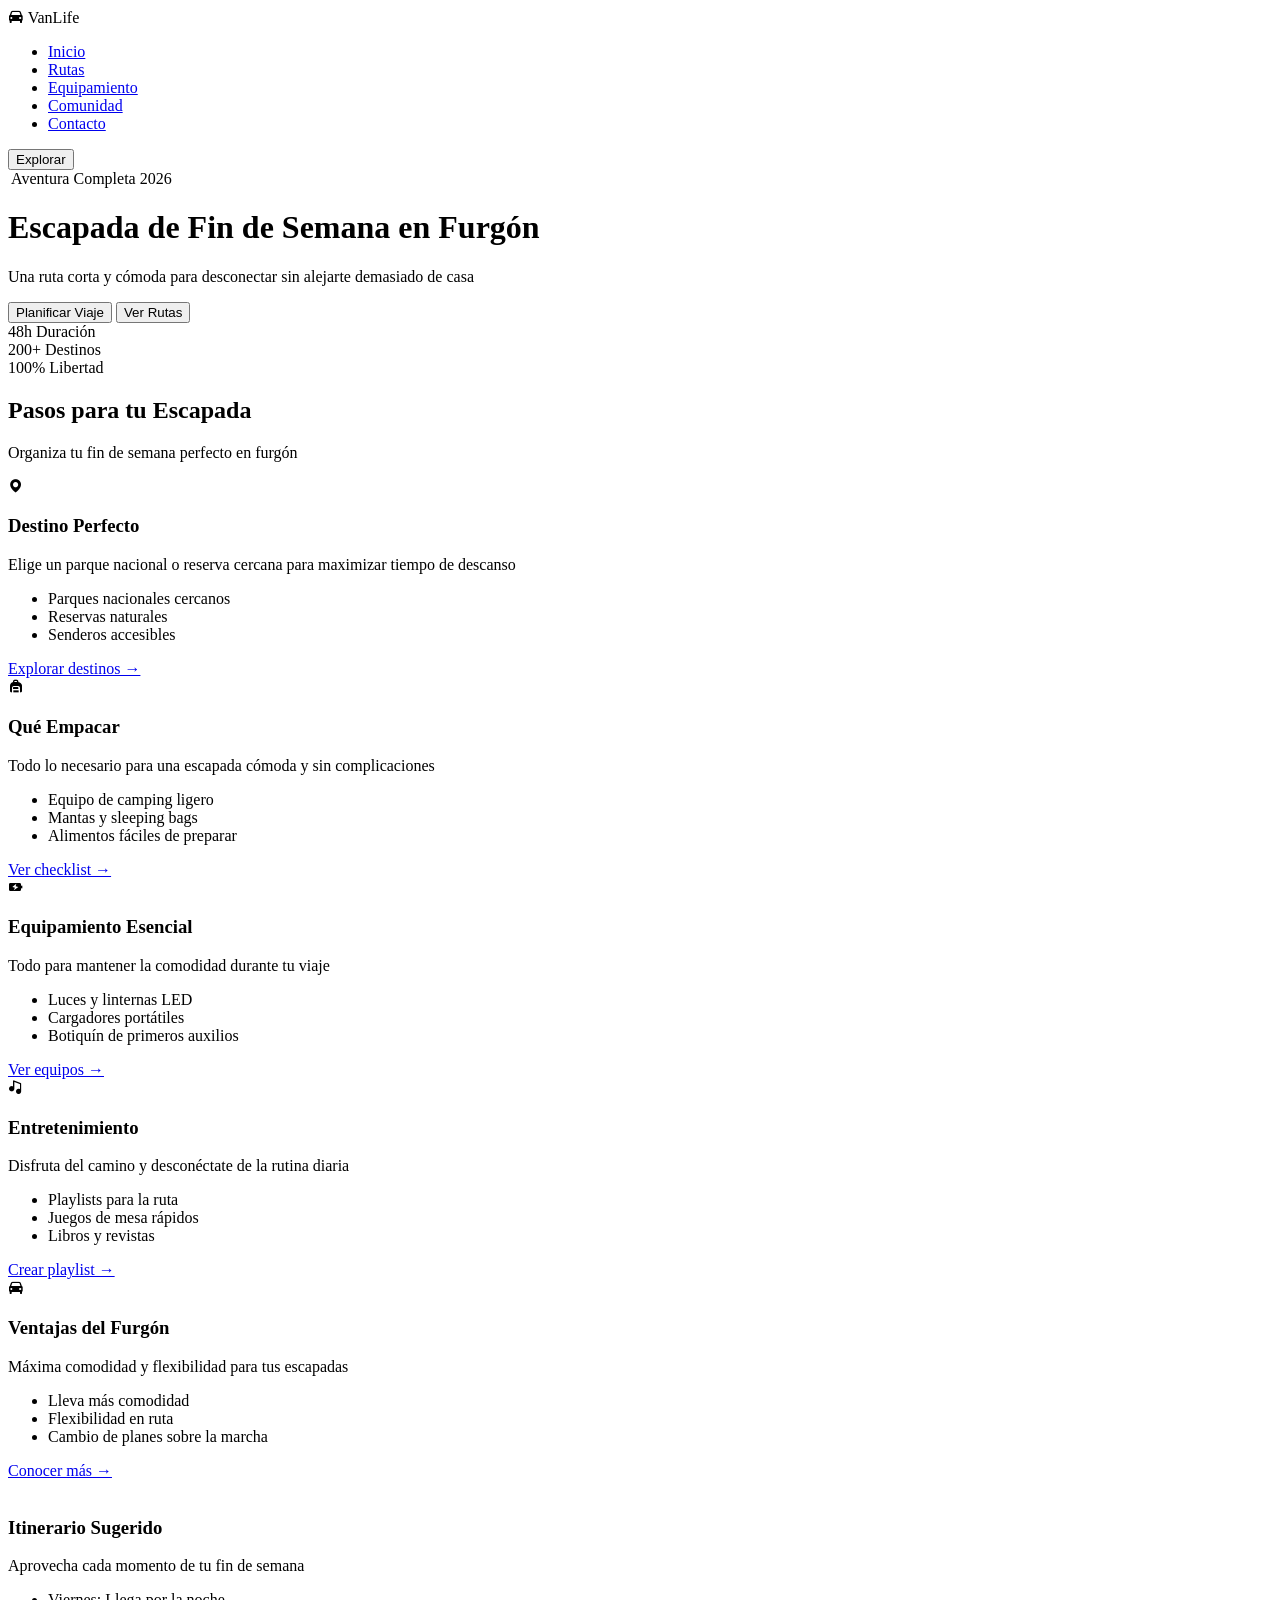
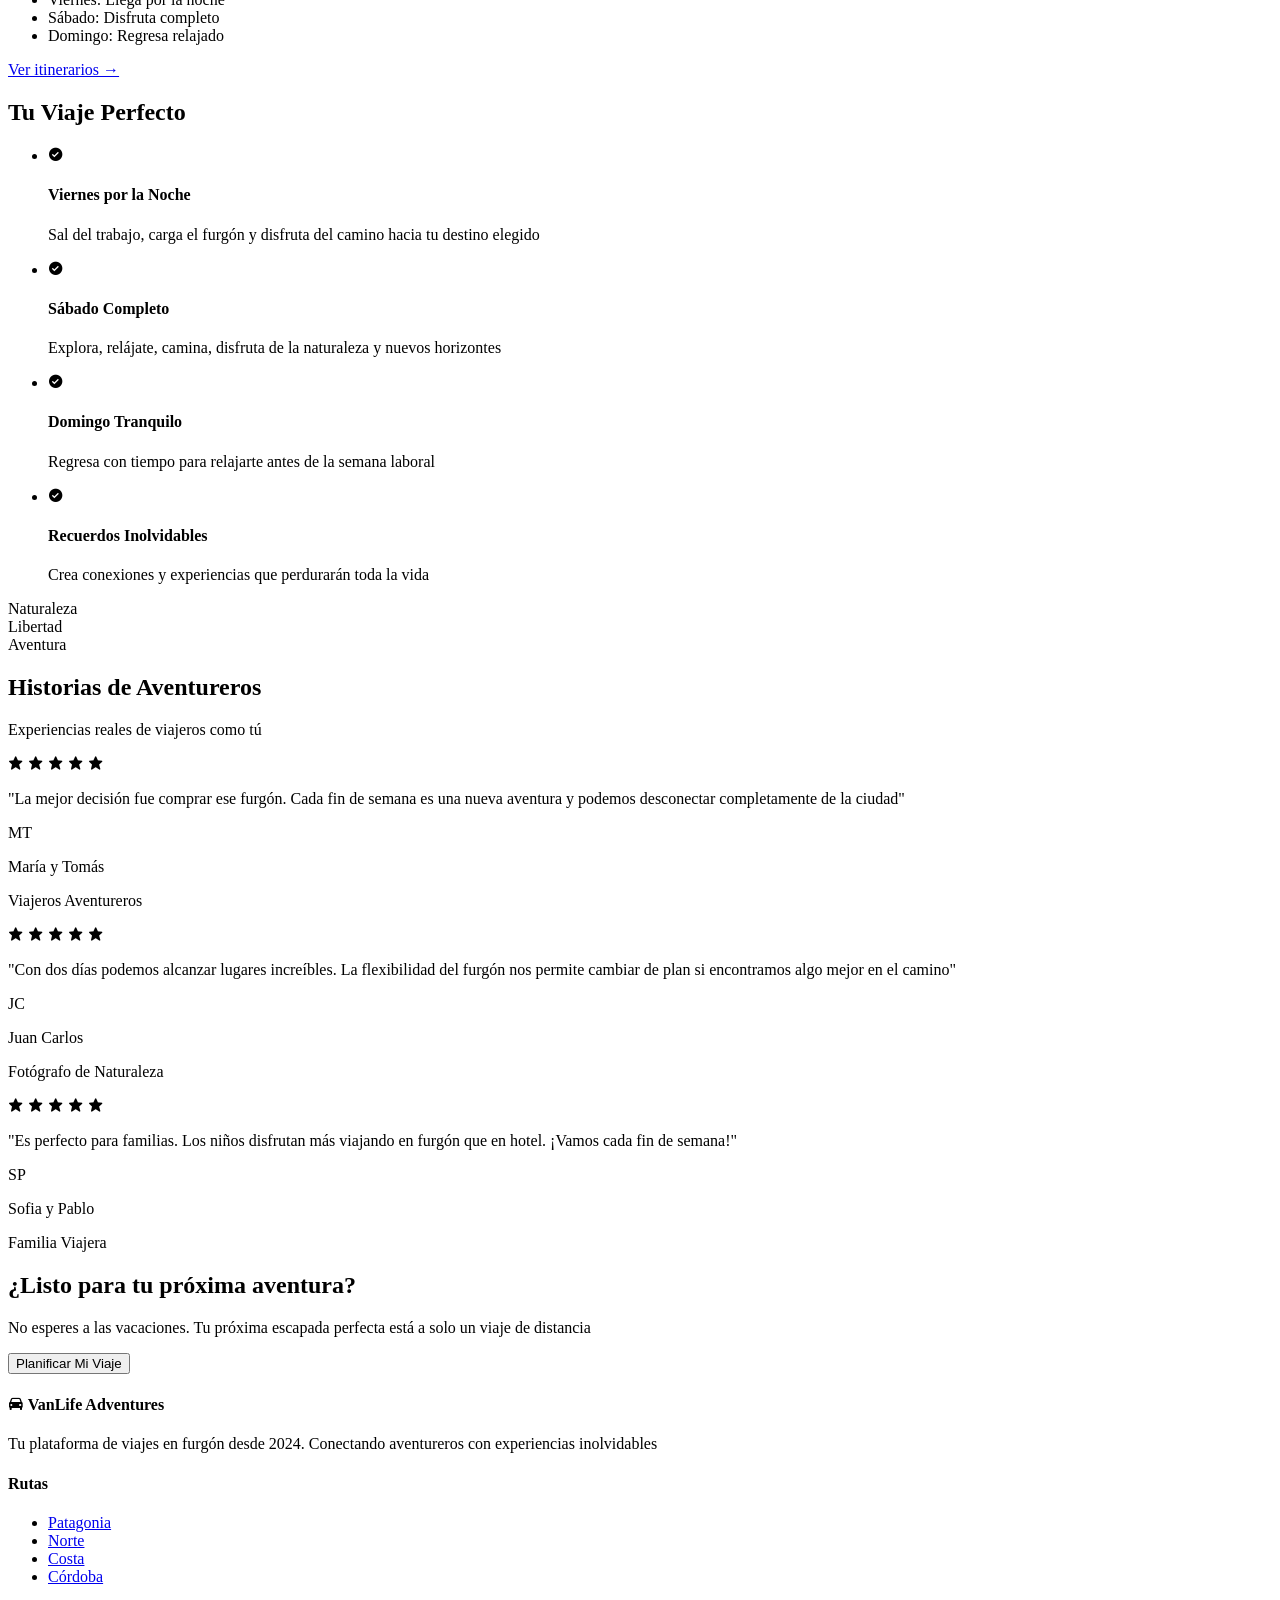
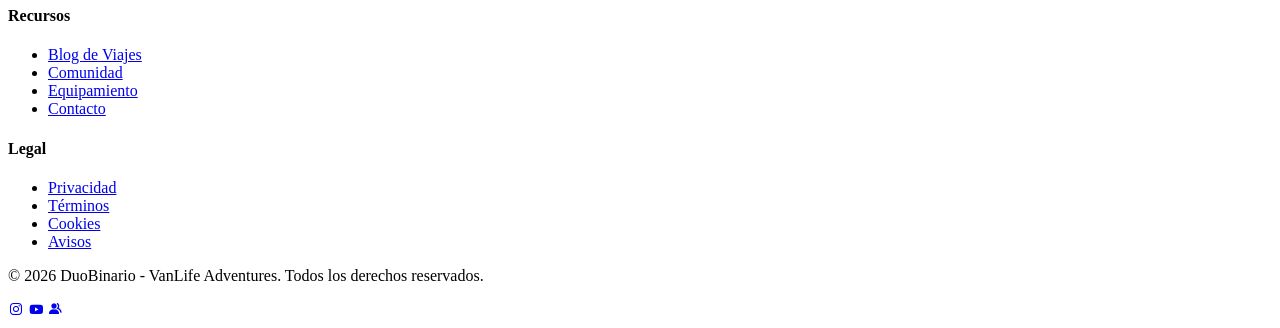
==== index.html @ 05201b26 "feat: index principal con todas las secciones" ====
<!DOCTYPE html>
<html lang="es">
<head>
  <meta charset="UTF-8">
  <meta name="viewport" content="width=device-width, initial-scale=1.0">
  <meta name="description" content="Viajes Turner - Tu plataforma completa de aventuras en furgón">
  <title>Viajes Turner - Aventuras en Ruta</title>
  <link rel="preconnect" href="https://fonts.googleapis.com">
  <link rel="preconnect" href="https://fonts.gstatic.com" crossorigin>
  <link href="https://fonts.googleapis.com/css2?family=Poppins:wght@300;400;500;600;700;800&family=Sora:wght@400;500;600;700&display=swap" rel="stylesheet">
  <link rel="stylesheet" href="https://cdn.jsdelivr.net/npm/boxicons@2.1.4/css/boxicons.min.css">
  <link rel="stylesheet" href="css/styles.css">
</head>
<body>
  <!-- NAVBAR -->
  <nav class="navbar">
    <div class="navbar__container">
      <div class="navbar__logo">
        <i class="bx bxs-car"></i>
        <span class="navbar__logo-text">VanLife</span>
      </div>
      <ul class="navbar__menu">
        <li><a href="index.html" class="navbar__link active">Inicio</a></li>
        <li><a href="rutas.html" class="navbar__link">Rutas</a></li>
        <li><a href="equipamiento.html" class="navbar__link">Equipamiento</a></li>
        <li><a href="comunidad.html" class="navbar__link">Comunidad</a></li>
        <li><a href="contacto.html" class="navbar__link">Contacto</a></li>
      </ul>
      <button class="navbar__cta">Explorar</button>
    </div>
  </nav>

  <!-- HERO SECTION -->
  <header class="hero">
    <div class="hero__background">
      <div class="hero__gradient-1"></div>
      <div class="hero__gradient-2"></div>
      <div class="hero__stars"></div>
    </div>
    <div class="hero__content">
      <div class="hero__badge">
        <i class="bx bxs-tent"></i> Aventura Completa 2026
      </div>
      <h1 class="hero__title">
        Escapada de Fin de <span class="hero__highlight">Semana en Furgón</span>
      </h1>
      <p class="hero__subtitle">Una ruta corta y cómoda para desconectar sin alejarte demasiado de casa</p>
      <div class="hero__buttons">
        <button class="btn btn--primary">Planificar Viaje</button>
        <button class="btn btn--secondary">Ver Rutas</button>
      </div>
      <div class="hero__stats">
        <div class="stat">
          <span class="stat__number">48h</span>
          <span class="stat__label">Duración</span>
        </div>
        <div class="stat">
          <span class="stat__number">200+</span>
          <span class="stat__label">Destinos</span>
        </div>
        <div class="stat">
          <span class="stat__number">100%</span>
          <span class="stat__label">Libertad</span>
        </div>
      </div>
    </div>
  </header>

  <!-- MAIN CONTENT -->
  <main>
    <!-- PASOS SECTION -->
    <section class="services">
      <div class="section__header">
        <h2 class="section__title">Pasos para tu Escapada</h2>
        <p class="section__subtitle">Organiza tu fin de semana perfecto en furgón</p>
      </div>
      <div class="services__grid">
        <article class="service-card">
          <div class="service-card__icon">
            <i class="bx bxs-map"></i>
          </div>
          <h3 class="service-card__title">Destino Perfecto</h3>
          <p class="service-card__description">Elige un parque nacional o reserva cercana para maximizar tiempo de descanso</p>
          <ul class="service-card__list">
            <li>Parques nacionales cercanos</li>
            <li>Reservas naturales</li>
            <li>Senderos accesibles</li>
          </ul>
          <a href="rutas.html" class="service-card__link">Explorar destinos →</a>
        </article>

        <article class="service-card">
          <div class="service-card__icon">
            <i class="bx bxs-backpack"></i>
          </div>
          <h3 class="service-card__title">Qué Empacar</h3>
          <p class="service-card__description">Todo lo necesario para una escapada cómoda y sin complicaciones</p>
          <ul class="service-card__list">
            <li>Equipo de camping ligero</li>
            <li>Mantas y sleeping bags</li>
            <li>Alimentos fáciles de preparar</li>
          </ul>
          <a href="equipamiento.html" class="service-card__link">Ver checklist →</a>
        </article>

        <article class="service-card">
          <div class="service-card__icon">
            <i class="bx bxs-battery-charging"></i>
          </div>
          <h3 class="service-card__title">Equipamiento Esencial</h3>
          <p class="service-card__description">Todo para mantener la comodidad durante tu viaje</p>
          <ul class="service-card__list">
            <li>Luces y linternas LED</li>
            <li>Cargadores portátiles</li>
            <li>Botiquín de primeros auxilios</li>
          </ul>
          <a href="equipamiento.html" class="service-card__link">Ver equipos →</a>
        </article>

        <article class="service-card">
          <div class="service-card__icon">
            <i class="bx bxs-music"></i>
          </div>
          <h3 class="service-card__title">Entretenimiento</h3>
          <p class="service-card__description">Disfruta del camino y desconéctate de la rutina diaria</p>
          <ul class="service-card__list">
            <li>Playlists para la ruta</li>
            <li>Juegos de mesa rápidos</li>
            <li>Libros y revistas</li>
          </ul>
          <a href="comunidad.html" class="service-card__link">Crear playlist →</a>
        </article>

        <article class="service-card">
          <div class="service-card__icon">
            <i class="bx bxs-car"></i>
          </div>
          <h3 class="service-card__title">Ventajas del Furgón</h3>
          <p class="service-card__description">Máxima comodidad y flexibilidad para tus escapadas</p>
          <ul class="service-card__list">
            <li>Lleva más comodidad</li>
            <li>Flexibilidad en ruta</li>
            <li>Cambio de planes sobre la marcha</li>
          </ul>
          <a href="rutas.html" class="service-card__link">Conocer más →</a>
        </article>

        <article class="service-card">
          <div class="service-card__icon">
            <i class="bx bxs-route"></i>
          </div>
          <h3 class="service-card__title">Itinerario Sugerido</h3>
          <p class="service-card__description">Aprovecha cada momento de tu fin de semana</p>
          <ul class="service-card__list">
            <li>Viernes: Llega por la noche</li>
            <li>Sábado: Disfruta completo</li>
            <li>Domingo: Regresa relajado</li>
          </ul>
          <a href="rutas.html" class="service-card__link">Ver itinerarios →</a>
        </article>
      </div>
    </section>

    <!-- TIMELINE SECTION -->
    <section class="features">
      <div class="features__container">
        <div class="features__content">
          <h2 class="section__title">Tu Viaje Perfecto</h2>
          <ul class="features__list">
            <li class="feature-item">
              <span class="feature-item__check">
                <i class="bx bxs-check-circle"></i>
              </span>
              <div>
                <h4>Viernes por la Noche</h4>
                <p>Sal del trabajo, carga el furgón y disfruta del camino hacia tu destino elegido</p>
              </div>
            </li>
            <li class="feature-item">
              <span class="feature-item__check">
                <i class="bx bxs-check-circle"></i>
              </span>
              <div>
                <h4>Sábado Completo</h4>
                <p>Explora, relájate, camina, disfruta de la naturaleza y nuevos horizontes</p>
              </div>
            </li>
            <li class="feature-item">
              <span class="feature-item__check">
                <i class="bx bxs-check-circle"></i>
              </span>
              <div>
                <h4>Domingo Tranquilo</h4>
                <p>Regresa con tiempo para relajarte antes de la semana laboral</p>
              </div>
            </li>
            <li class="feature-item">
              <span class="feature-item__check">
                <i class="bx bxs-check-circle"></i>
              </span>
              <div>
                <h4>Recuerdos Inolvidables</h4>
                <p>Crea conexiones y experiencias que perdurarán toda la vida</p>
              </div>
            </li>
          </ul>
        </div>
        <div class="features__visual">
          <div class="features__image-placeholder">
            <div class="feature-box feature-box--1">Naturaleza</div>
            <div class="feature-box feature-box--2">Libertad</div>
            <div class="feature-box feature-box--3">Aventura</div>
          </div>
        </div>
      </div>
    </section>

    <!-- TESTIMONIOS SECTION -->
    <section class="testimonials">
      <div class="section__header">
        <h2 class="section__title">Historias de Aventureros</h2>
        <p class="section__subtitle">Experiencias reales de viajeros como tú</p>
      </div>
      <div class="testimonials__grid">
        <article class="testimonial-card">
          <div class="testimonial-card__stars">
            <i class="bx bxs-star"></i>
            <i class="bx bxs-star"></i>
            <i class="bx bxs-star"></i>
            <i class="bx bxs-star"></i>
            <i class="bx bxs-star"></i>
          </div>
          <p class="testimonial-card__text">"La mejor decisión fue comprar ese furgón. Cada fin de semana es una nueva aventura y podemos desconectar completamente de la ciudad"</p>
          <div class="testimonial-card__author">
            <div class="testimonial-card__avatar">MT</div>
            <div>
              <p class="testimonial-card__name">María y Tomás</p>
              <p class="testimonial-card__role">Viajeros Aventureros</p>
            </div>
          </div>
        </article>

        <article class="testimonial-card">
          <div class="testimonial-card__stars">
            <i class="bx bxs-star"></i>
            <i class="bx bxs-star"></i>
            <i class="bx bxs-star"></i>
            <i class="bx bxs-star"></i>
            <i class="bx bxs-star"></i>
          </div>
          <p class="testimonial-card__text">"Con dos días podemos alcanzar lugares increíbles. La flexibilidad del furgón nos permite cambiar de plan si encontramos algo mejor en el camino"</p>
          <div class="testimonial-card__author">
            <div class="testimonial-card__avatar">JC</div>
            <div>
              <p class="testimonial-card__name">Juan Carlos</p>
              <p class="testimonial-card__role">Fotógrafo de Naturaleza</p>
            </div>
          </div>
        </article>

        <article class="testimonial-card">
          <div class="testimonial-card__stars">
            <i class="bx bxs-star"></i>
            <i class="bx bxs-star"></i>
            <i class="bx bxs-star"></i>
            <i class="bx bxs-star"></i>
            <i class="bx bxs-star"></i>
          </div>
          <p class="testimonial-card__text">"Es perfecto para familias. Los niños disfrutan más viajando en furgón que en hotel. ¡Vamos cada fin de semana!"</p>
          <div class="testimonial-card__author">
            <div class="testimonial-card__avatar">SP</div>
            <div>
              <p class="testimonial-card__name">Sofia y Pablo</p>
              <p class="testimonial-card__role">Familia Viajera</p>
            </div>
          </div>
        </article>
      </div>
    </section>

    <!-- CTA SECTION -->
    <section class="cta">
      <div class="cta__content">
        <h2>¿Listo para tu próxima aventura?</h2>
        <p>No esperes a las vacaciones. Tu próxima escapada perfecta está a solo un viaje de distancia</p>
        <button class="btn btn--large">Planificar Mi Viaje</button>
      </div>
    </section>
  </main>

  <!-- FOOTER -->
  <footer class="footer">
    <div class="footer__content">
      <div class="footer__column">
        <h4>
          <i class="bx bxs-car"></i> VanLife Adventures
        </h4>
        <p>Tu plataforma de viajes en furgón desde 2024. Conectando aventureros con experiencias inolvidables</p>
      </div>
      <div class="footer__column">
        <h4>Rutas</h4>
        <ul>
          <li><a href="rutas.html">Patagonia</a></li>
          <li><a href="rutas.html">Norte</a></li>
          <li><a href="rutas.html">Costa</a></li>
          <li><a href="rutas.html">Córdoba</a></li>
        </ul>
      </div>
      <div class="footer__column">
        <h4>Recursos</h4>
        <ul>
          <li><a href="#">Blog de Viajes</a></li>
          <li><a href="comunidad.html">Comunidad</a></li>
          <li><a href="equipamiento.html">Equipamiento</a></li>
          <li><a href="contacto.html">Contacto</a></li>
        </ul>
      </div>
      <div class="footer__column">
        <h4>Legal</h4>
        <ul>
          <li><a href="#">Privacidad</a></li>
          <li><a href="#">Términos</a></li>
          <li><a href="#">Cookies</a></li>
          <li><a href="#">Avisos</a></li>
        </ul>
      </div>
    </div>
    <div class="footer__bottom">
      <p>&copy; 2026 DuoBinario - VanLife Adventures. Todos los derechos reservados.</p>
      <div class="footer__socials">
        <a href="#" aria-label="Instagram"><i class="bx bxl-instagram"></i></a>
        <a href="#" aria-label="YouTube"><i class="bx bxl-youtube"></i></a>
        <a href="#" aria-label="Comunidad"><i class="bx bxs-group"></i></a>
      </div>
    </div>
  </footer>

  <script src="js/script.js"></script>
</body>
</html>
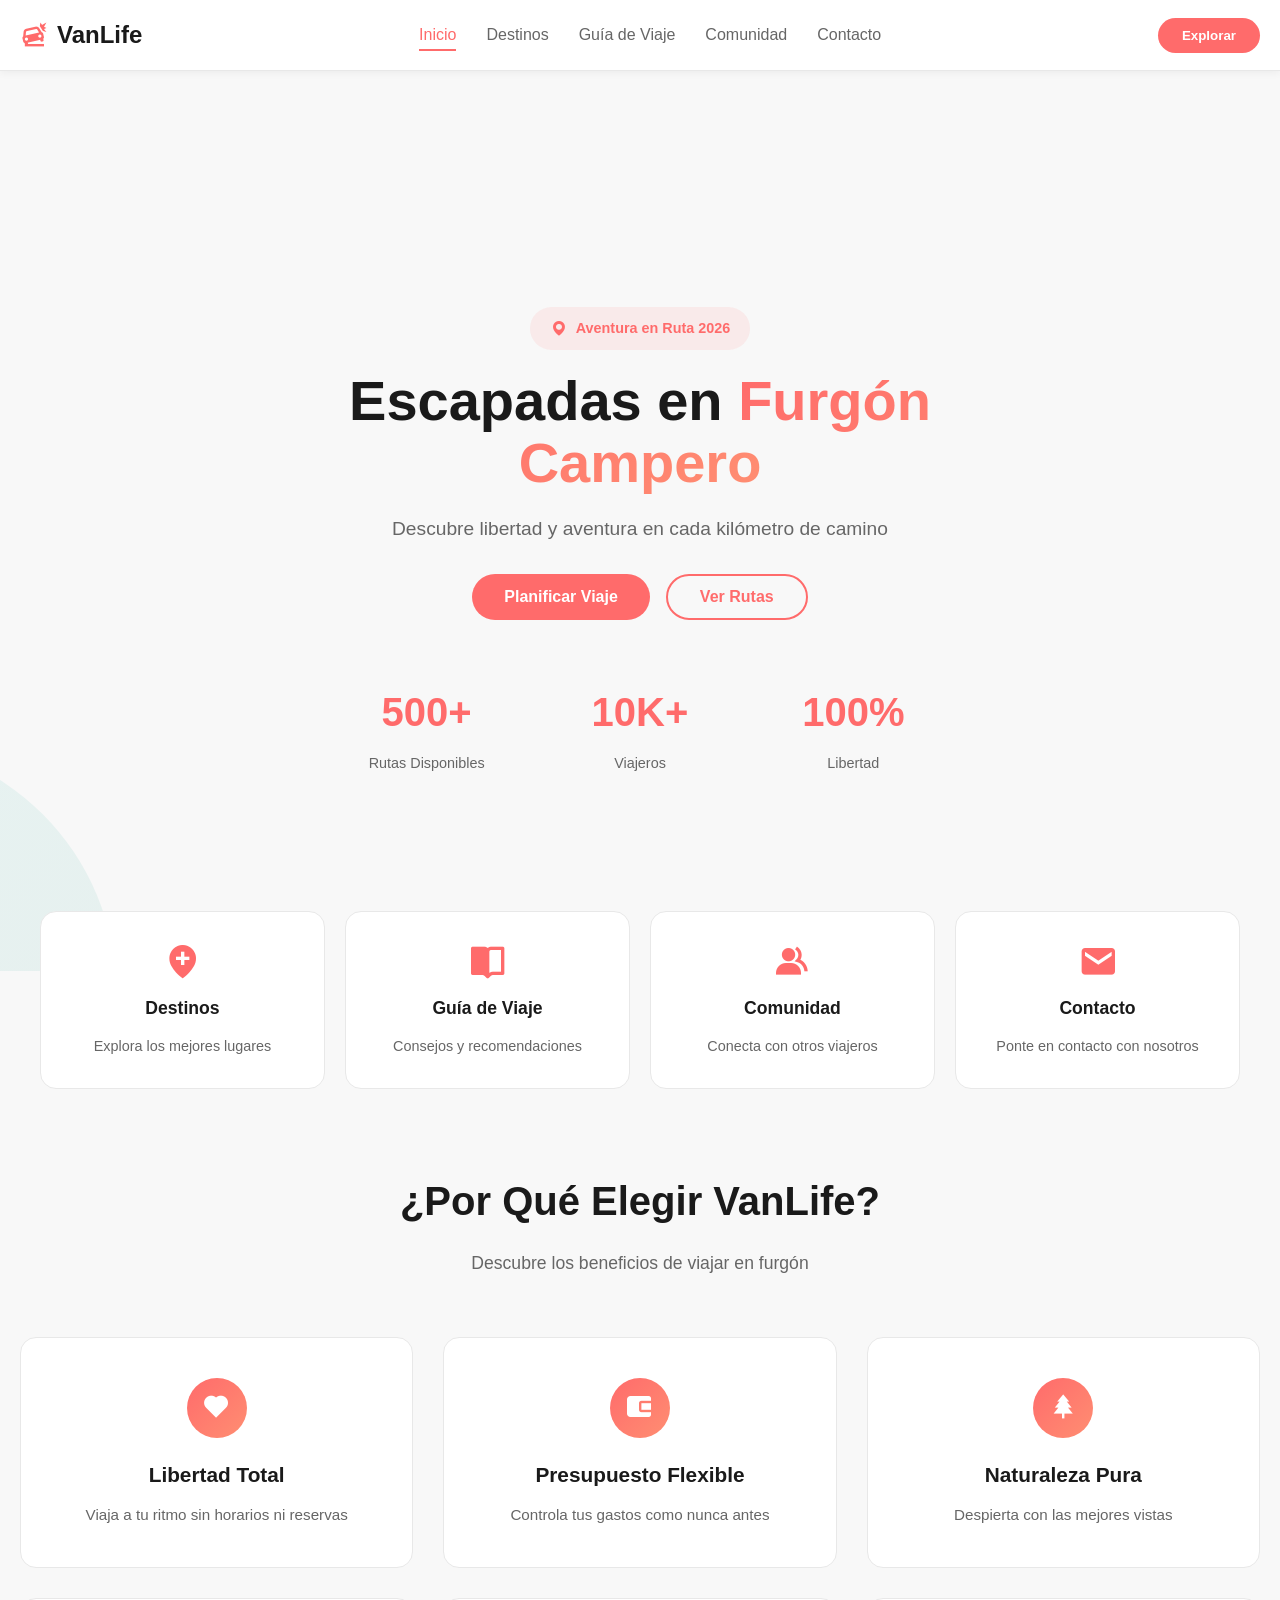
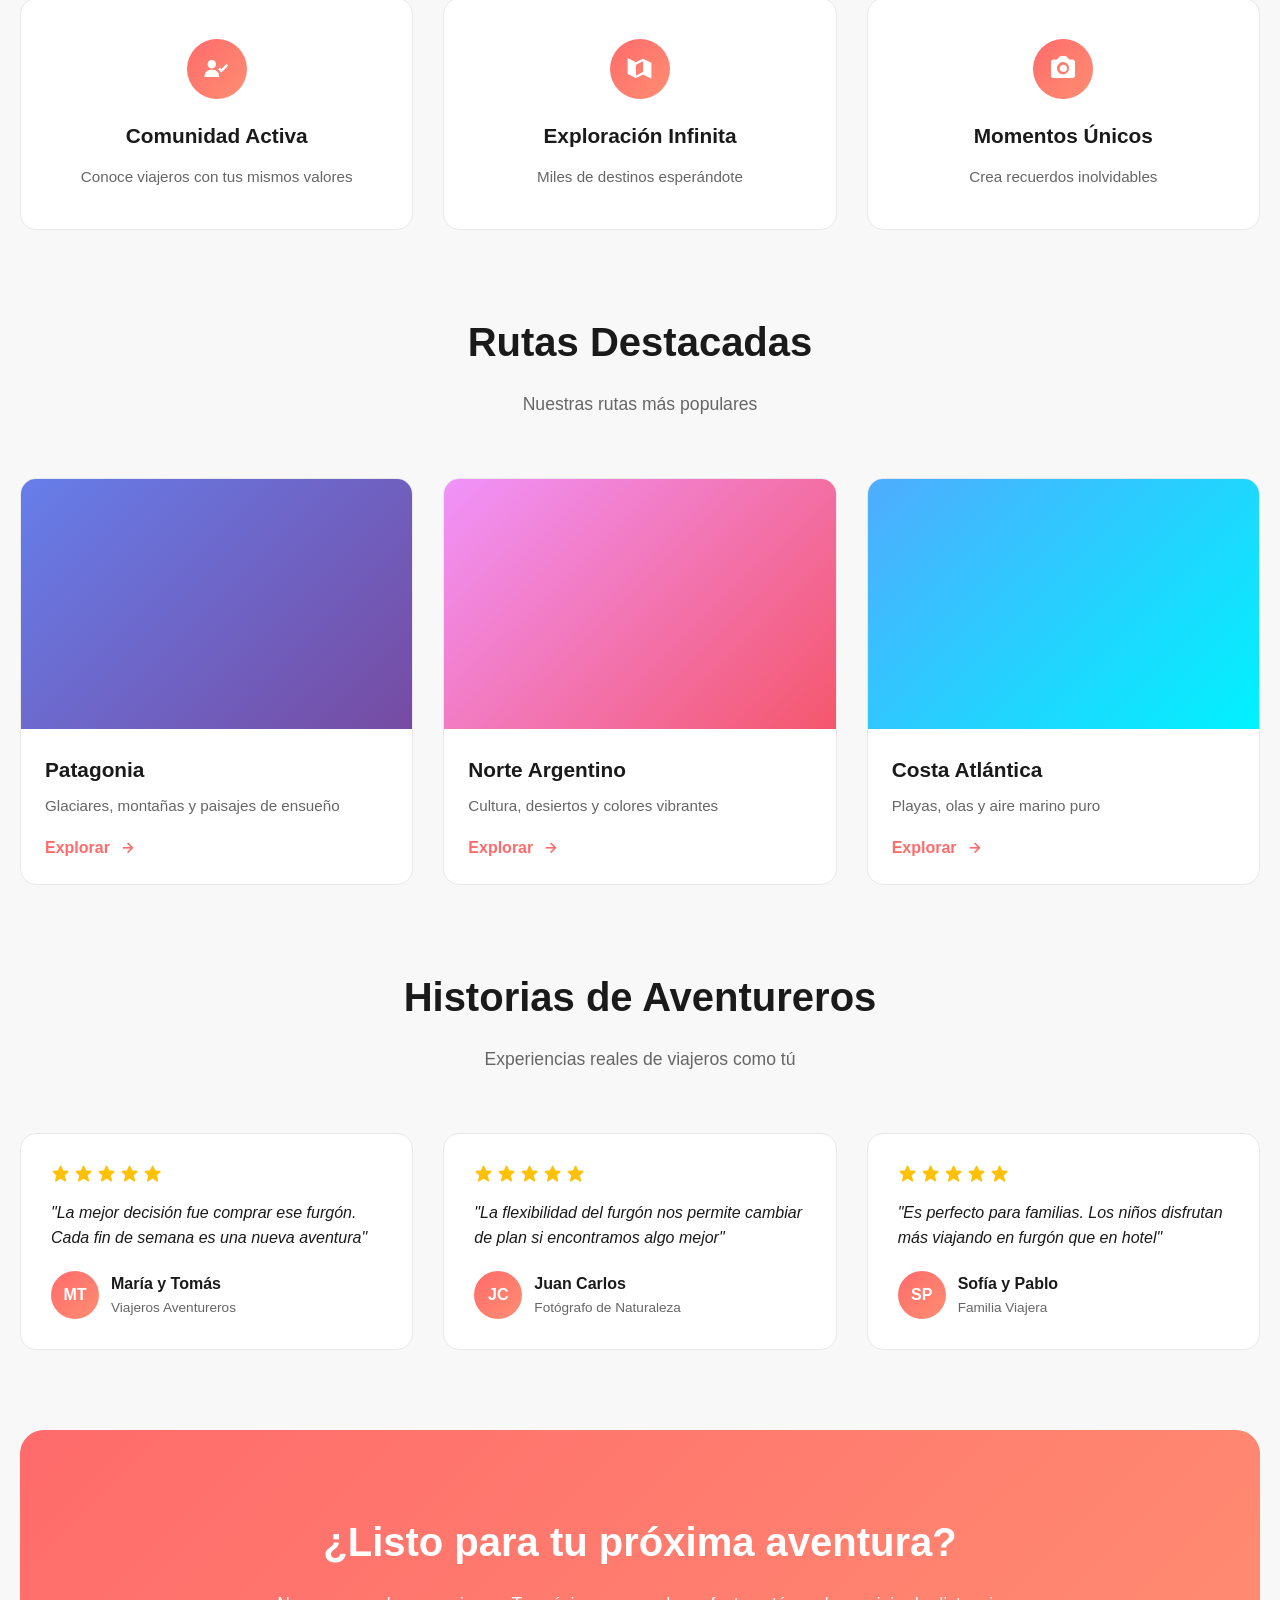
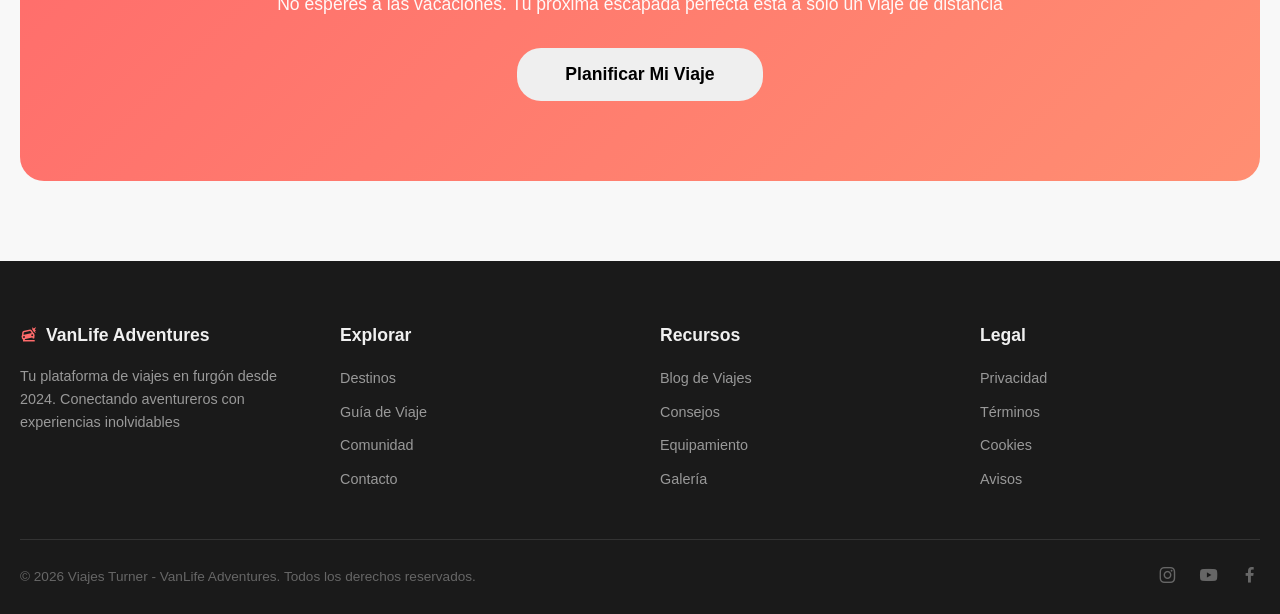
==== commit 397336b3: "feat: Add index.html and main styles.css with Boxicons integration" ====
--- a/index.html
+++ b/index.html
@@ -3,8 +3,8 @@
 <head>
   <meta charset="UTF-8">
   <meta name="viewport" content="width=device-width, initial-scale=1.0">
-  <meta name="description" content="Viajes Turner - Tu plataforma completa de aventuras en furgón">
-  <title>Viajes Turner - Aventuras en Ruta</title>
+  <meta name="description" content="Descubre la experiencia perfecta de escapada en furgón">
+  <title>Viajes Turner - Aventuras en Furgón</title>
   <link rel="preconnect" href="https://fonts.googleapis.com">
   <link rel="preconnect" href="https://fonts.gstatic.com" crossorigin>
   <link href="https://fonts.googleapis.com/css2?family=Poppins:wght@300;400;500;600;700;800&family=Sora:wght@400;500;600;700&display=swap" rel="stylesheet">
@@ -16,13 +16,13 @@
   <nav class="navbar">
     <div class="navbar__container">
       <div class="navbar__logo">
-        <i class="bx bxs-car"></i>
+        <i class="bx bxs-car-crash"></i>
         <span class="navbar__logo-text">VanLife</span>
       </div>
       <ul class="navbar__menu">
         <li><a href="index.html" class="navbar__link active">Inicio</a></li>
-        <li><a href="rutas.html" class="navbar__link">Rutas</a></li>
-        <li><a href="equipamiento.html" class="navbar__link">Equipamiento</a></li>
+        <li><a href="destinos.html" class="navbar__link">Destinos</a></li>
+        <li><a href="guia.html" class="navbar__link">Guía de Viaje</a></li>
         <li><a href="comunidad.html" class="navbar__link">Comunidad</a></li>
         <li><a href="contacto.html" class="navbar__link">Contacto</a></li>
       </ul>
@@ -38,25 +38,23 @@
       <div class="hero__stars"></div>
     </div>
     <div class="hero__content">
-      <div class="hero__badge">
-        <i class="bx bxs-tent"></i> Aventura Completa 2026
-      </div>
+      <div class="hero__badge"><i class="bx bxs-map"></i> Aventura en Ruta 2026</div>
       <h1 class="hero__title">
-        Escapada de Fin de <span class="hero__highlight">Semana en Furgón</span>
+        Escapadas en <span class="hero__highlight">Furgón Campero</span>
       </h1>
-      <p class="hero__subtitle">Una ruta corta y cómoda para desconectar sin alejarte demasiado de casa</p>
+      <p class="hero__subtitle">Descubre libertad y aventura en cada kilómetro de camino</p>
       <div class="hero__buttons">
         <button class="btn btn--primary">Planificar Viaje</button>
         <button class="btn btn--secondary">Ver Rutas</button>
       </div>
       <div class="hero__stats">
         <div class="stat">
-          <span class="stat__number">48h</span>
-          <span class="stat__label">Duración</span>
+          <span class="stat__number">500+</span>
+          <span class="stat__label">Rutas Disponibles</span>
         </div>
         <div class="stat">
-          <span class="stat__number">200+</span>
-          <span class="stat__label">Destinos</span>
+          <span class="stat__number">10K+</span>
+          <span class="stat__label">Viajeros</span>
         </div>
         <div class="stat">
           <span class="stat__number">100%</span>
@@ -68,150 +66,122 @@
 
   <!-- MAIN CONTENT -->
   <main>
-    <!-- PASOS SECTION -->
-    <section class="services">
+    <!-- SECCIONES RÁPIDAS -->
+    <section class="quick-sections">
+      <div class="quick-sections__container">
+        <a href="destinos.html" class="quick-card">
+          <i class="bx bxs-location-plus"></i>
+          <h3>Destinos</h3>
+          <p>Explora los mejores lugares</p>
+        </a>
+        <a href="guia.html" class="quick-card">
+          <i class="bx bxs-book-open"></i>
+          <h3>Guía de Viaje</h3>
+          <p>Consejos y recomendaciones</p>
+        </a>
+        <a href="comunidad.html" class="quick-card">
+          <i class="bx bxs-group"></i>
+          <h3>Comunidad</h3>
+          <p>Conecta con otros viajeros</p>
+        </a>
+        <a href="contacto.html" class="quick-card">
+          <i class="bx bxs-envelope"></i>
+          <h3>Contacto</h3>
+          <p>Ponte en contacto con nosotros</p>
+        </a>
+      </div>
+    </section>
+
+    <!-- RAZONES POR QUÉ ELEGIR VANLIFE -->
+    <section class="reasons">
       <div class="section__header">
-        <h2 class="section__title">Pasos para tu Escapada</h2>
-        <p class="section__subtitle">Organiza tu fin de semana perfecto en furgón</p>
-      </div>
-      <div class="services__grid">
-        <article class="service-card">
-          <div class="service-card__icon">
-            <i class="bx bxs-map"></i>
-          </div>
-          <h3 class="service-card__title">Destino Perfecto</h3>
-          <p class="service-card__description">Elige un parque nacional o reserva cercana para maximizar tiempo de descanso</p>
-          <ul class="service-card__list">
-            <li>Parques nacionales cercanos</li>
-            <li>Reservas naturales</li>
-            <li>Senderos accesibles</li>
-          </ul>
-          <a href="rutas.html" class="service-card__link">Explorar destinos →</a>
-        </article>
-
-        <article class="service-card">
-          <div class="service-card__icon">
-            <i class="bx bxs-backpack"></i>
-          </div>
-          <h3 class="service-card__title">Qué Empacar</h3>
-          <p class="service-card__description">Todo lo necesario para una escapada cómoda y sin complicaciones</p>
-          <ul class="service-card__list">
-            <li>Equipo de camping ligero</li>
-            <li>Mantas y sleeping bags</li>
-            <li>Alimentos fáciles de preparar</li>
-          </ul>
-          <a href="equipamiento.html" class="service-card__link">Ver checklist →</a>
-        </article>
-
-        <article class="service-card">
-          <div class="service-card__icon">
-            <i class="bx bxs-battery-charging"></i>
-          </div>
-          <h3 class="service-card__title">Equipamiento Esencial</h3>
-          <p class="service-card__description">Todo para mantener la comodidad durante tu viaje</p>
-          <ul class="service-card__list">
-            <li>Luces y linternas LED</li>
-            <li>Cargadores portátiles</li>
-            <li>Botiquín de primeros auxilios</li>
-          </ul>
-          <a href="equipamiento.html" class="service-card__link">Ver equipos →</a>
-        </article>
-
-        <article class="service-card">
-          <div class="service-card__icon">
-            <i class="bx bxs-music"></i>
-          </div>
-          <h3 class="service-card__title">Entretenimiento</h3>
-          <p class="service-card__description">Disfruta del camino y desconéctate de la rutina diaria</p>
-          <ul class="service-card__list">
-            <li>Playlists para la ruta</li>
-            <li>Juegos de mesa rápidos</li>
-            <li>Libros y revistas</li>
-          </ul>
-          <a href="comunidad.html" class="service-card__link">Crear playlist →</a>
-        </article>
-
-        <article class="service-card">
-          <div class="service-card__icon">
-            <i class="bx bxs-car"></i>
-          </div>
-          <h3 class="service-card__title">Ventajas del Furgón</h3>
-          <p class="service-card__description">Máxima comodidad y flexibilidad para tus escapadas</p>
-          <ul class="service-card__list">
-            <li>Lleva más comodidad</li>
-            <li>Flexibilidad en ruta</li>
-            <li>Cambio de planes sobre la marcha</li>
-          </ul>
-          <a href="rutas.html" class="service-card__link">Conocer más →</a>
-        </article>
-
-        <article class="service-card">
-          <div class="service-card__icon">
-            <i class="bx bxs-route"></i>
-          </div>
-          <h3 class="service-card__title">Itinerario Sugerido</h3>
-          <p class="service-card__description">Aprovecha cada momento de tu fin de semana</p>
-          <ul class="service-card__list">
-            <li>Viernes: Llega por la noche</li>
-            <li>Sábado: Disfruta completo</li>
-            <li>Domingo: Regresa relajado</li>
-          </ul>
-          <a href="rutas.html" class="service-card__link">Ver itinerarios →</a>
-        </article>
-      </div>
-    </section>
-
-    <!-- TIMELINE SECTION -->
-    <section class="features">
-      <div class="features__container">
-        <div class="features__content">
-          <h2 class="section__title">Tu Viaje Perfecto</h2>
-          <ul class="features__list">
-            <li class="feature-item">
-              <span class="feature-item__check">
-                <i class="bx bxs-check-circle"></i>
-              </span>
-              <div>
-                <h4>Viernes por la Noche</h4>
-                <p>Sal del trabajo, carga el furgón y disfruta del camino hacia tu destino elegido</p>
-              </div>
-            </li>
-            <li class="feature-item">
-              <span class="feature-item__check">
-                <i class="bx bxs-check-circle"></i>
-              </span>
-              <div>
-                <h4>Sábado Completo</h4>
-                <p>Explora, relájate, camina, disfruta de la naturaleza y nuevos horizontes</p>
-              </div>
-            </li>
-            <li class="feature-item">
-              <span class="feature-item__check">
-                <i class="bx bxs-check-circle"></i>
-              </span>
-              <div>
-                <h4>Domingo Tranquilo</h4>
-                <p>Regresa con tiempo para relajarte antes de la semana laboral</p>
-              </div>
-            </li>
-            <li class="feature-item">
-              <span class="feature-item__check">
-                <i class="bx bxs-check-circle"></i>
-              </span>
-              <div>
-                <h4>Recuerdos Inolvidables</h4>
-                <p>Crea conexiones y experiencias que perdurarán toda la vida</p>
-              </div>
-            </li>
-          </ul>
-        </div>
-        <div class="features__visual">
-          <div class="features__image-placeholder">
-            <div class="feature-box feature-box--1">Naturaleza</div>
-            <div class="feature-box feature-box--2">Libertad</div>
-            <div class="feature-box feature-box--3">Aventura</div>
-          </div>
-        </div>
+        <h2 class="section__title">¿Por Qué Elegir VanLife?</h2>
+        <p class="section__subtitle">Descubre los beneficios de viajar en furgón</p>
+      </div>
+      <div class="reasons__grid">
+        <article class="reason-card">
+          <div class="reason-card__icon">
+            <i class="bx bxs-heart"></i>
+          </div>
+          <h3 class="reason-card__title">Libertad Total</h3>
+          <p class="reason-card__description">Viaja a tu ritmo sin horarios ni reservas</p>
+        </article>
+
+        <article class="reason-card">
+          <div class="reason-card__icon">
+            <i class="bx bxs-wallet-alt"></i>
+          </div>
+          <h3 class="reason-card__title">Presupuesto Flexible</h3>
+          <p class="reason-card__description">Controla tus gastos como nunca antes</p>
+        </article>
+
+        <article class="reason-card">
+          <div class="reason-card__icon">
+            <i class="bx bxs-tree"></i>
+          </div>
+          <h3 class="reason-card__title">Naturaleza Pura</h3>
+          <p class="reason-card__description">Despierta con las mejores vistas</p>
+        </article>
+
+        <article class="reason-card">
+          <div class="reason-card__icon">
+            <i class="bx bxs-user-check"></i>
+          </div>
+          <h3 class="reason-card__title">Comunidad Activa</h3>
+          <p class="reason-card__description">Conoce viajeros con tus mismos valores</p>
+        </article>
+
+        <article class="reason-card">
+          <div class="reason-card__icon">
+            <i class="bx bxs-map-alt"></i>
+          </div>
+          <h3 class="reason-card__title">Exploración Infinita</h3>
+          <p class="reason-card__description">Miles de destinos esperándote</p>
+        </article>
+
+        <article class="reason-card">
+          <div class="reason-card__icon">
+            <i class="bx bxs-camera"></i>
+          </div>
+          <h3 class="reason-card__title">Momentos Únicos</h3>
+          <p class="reason-card__description">Crea recuerdos inolvidables</p>
+        </article>
+      </div>
+    </section>
+
+    <!-- FEATURED ROUTES -->
+    <section class="featured">
+      <div class="section__header">
+        <h2 class="section__title">Rutas Destacadas</h2>
+        <p class="section__subtitle">Nuestras rutas más populares</p>
+      </div>
+      <div class="featured__grid">
+        <article class="featured-card">
+          <div class="featured-card__image featured-card__image--patagonia"></div>
+          <div class="featured-card__content">
+            <h3>Patagonia</h3>
+            <p>Glaciares, montañas y paisajes de ensueño</p>
+            <a href="destinos.html" class="featured-card__link">Explorar <i class="bx bx-right-arrow-alt"></i></a>
+          </div>
+        </article>
+
+        <article class="featured-card">
+          <div class="featured-card__image featured-card__image--norte"></div>
+          <div class="featured-card__content">
+            <h3>Norte Argentino</h3>
+            <p>Cultura, desiertos y colores vibrantes</p>
+            <a href="destinos.html" class="featured-card__link">Explorar <i class="bx bx-right-arrow-alt"></i></a>
+          </div>
+        </article>
+
+        <article class="featured-card">
+          <div class="featured-card__image featured-card__image--costa"></div>
+          <div class="featured-card__content">
+            <h3>Costa Atlántica</h3>
+            <p>Playas, olas y aire marino puro</p>
+            <a href="destinos.html" class="featured-card__link">Explorar <i class="bx bx-right-arrow-alt"></i></a>
+          </div>
+        </article>
       </div>
     </section>
 
@@ -230,7 +200,7 @@
             <i class="bx bxs-star"></i>
             <i class="bx bxs-star"></i>
           </div>
-          <p class="testimonial-card__text">"La mejor decisión fue comprar ese furgón. Cada fin de semana es una nueva aventura y podemos desconectar completamente de la ciudad"</p>
+          <p class="testimonial-card__text">"La mejor decisión fue comprar ese furgón. Cada fin de semana es una nueva aventura"</p>
           <div class="testimonial-card__author">
             <div class="testimonial-card__avatar">MT</div>
             <div>
@@ -248,7 +218,7 @@
             <i class="bx bxs-star"></i>
             <i class="bx bxs-star"></i>
           </div>
-          <p class="testimonial-card__text">"Con dos días podemos alcanzar lugares increíbles. La flexibilidad del furgón nos permite cambiar de plan si encontramos algo mejor en el camino"</p>
+          <p class="testimonial-card__text">"La flexibilidad del furgón nos permite cambiar de plan si encontramos algo mejor"</p>
           <div class="testimonial-card__author">
             <div class="testimonial-card__avatar">JC</div>
             <div>
@@ -266,11 +236,11 @@
             <i class="bx bxs-star"></i>
             <i class="bx bxs-star"></i>
           </div>
-          <p class="testimonial-card__text">"Es perfecto para familias. Los niños disfrutan más viajando en furgón que en hotel. ¡Vamos cada fin de semana!"</p>
+          <p class="testimonial-card__text">"Es perfecto para familias. Los niños disfrutan más viajando en furgón que en hotel"</p>
           <div class="testimonial-card__author">
             <div class="testimonial-card__avatar">SP</div>
             <div>
-              <p class="testimonial-card__name">Sofia y Pablo</p>
+              <p class="testimonial-card__name">Sofía y Pablo</p>
               <p class="testimonial-card__role">Familia Viajera</p>
             </div>
           </div>
@@ -292,27 +262,25 @@
   <footer class="footer">
     <div class="footer__content">
       <div class="footer__column">
-        <h4>
-          <i class="bx bxs-car"></i> VanLife Adventures
-        </h4>
+        <h4><i class="bx bxs-car-crash"></i> VanLife Adventures</h4>
         <p>Tu plataforma de viajes en furgón desde 2024. Conectando aventureros con experiencias inolvidables</p>
       </div>
       <div class="footer__column">
-        <h4>Rutas</h4>
+        <h4>Explorar</h4>
         <ul>
-          <li><a href="rutas.html">Patagonia</a></li>
-          <li><a href="rutas.html">Norte</a></li>
-          <li><a href="rutas.html">Costa</a></li>
-          <li><a href="rutas.html">Córdoba</a></li>
+          <li><a href="destinos.html">Destinos</a></li>
+          <li><a href="guia.html">Guía de Viaje</a></li>
+          <li><a href="comunidad.html">Comunidad</a></li>
+          <li><a href="contacto.html">Contacto</a></li>
         </ul>
       </div>
       <div class="footer__column">
         <h4>Recursos</h4>
         <ul>
           <li><a href="#">Blog de Viajes</a></li>
-          <li><a href="comunidad.html">Comunidad</a></li>
-          <li><a href="equipamiento.html">Equipamiento</a></li>
-          <li><a href="contacto.html">Contacto</a></li>
+          <li><a href="#">Consejos</a></li>
+          <li><a href="#">Equipamiento</a></li>
+          <li><a href="#">Galería</a></li>
         </ul>
       </div>
       <div class="footer__column">
@@ -326,15 +294,15 @@
       </div>
     </div>
     <div class="footer__bottom">
-      <p>&copy; 2026 DuoBinario - VanLife Adventures. Todos los derechos reservados.</p>
+      <p>&copy; 2026 Viajes Turner - VanLife Adventures. Todos los derechos reservados.</p>
       <div class="footer__socials">
         <a href="#" aria-label="Instagram"><i class="bx bxl-instagram"></i></a>
         <a href="#" aria-label="YouTube"><i class="bx bxl-youtube"></i></a>
-        <a href="#" aria-label="Comunidad"><i class="bx bxs-group"></i></a>
+        <a href="#" aria-label="Facebook"><i class="bx bxl-facebook"></i></a>
       </div>
     </div>
   </footer>
 
   <script src="js/script.js"></script>
 </body>
-</html>
+</html>
--- a/css/styles.css
+++ b/css/styles.css
@@ -0,0 +1,811 @@
+/* ============================================================================
+   RESET & BASE
+   ============================================================================ */
+
+* {
+  margin: 0;
+  padding: 0;
+  box-sizing: border-box;
+}
+
+html {
+  scroll-behavior: smooth;
+  -webkit-font-smoothing: antialiased;
+}
+
+body {
+  font-family: 'Poppins', sans-serif;
+  background: #f8f8f8;
+  color: #1a1a1a;
+  line-height: 1.6;
+}
+
+/* ============================================================================
+   NAVBAR
+   ============================================================================ */
+
+.navbar {
+  background: #fff;
+  border-bottom: 1px solid #e8e8e8;
+  position: sticky;
+  top: 0;
+  z-index: 100;
+  padding: 16px 0;
+  box-shadow: 0 2px 8px rgba(0, 0, 0, 0.05);
+}
+
+.navbar__container {
+  max-width: 1400px;
+  margin: 0 auto;
+  padding: 0 20px;
+  display: flex;
+  justify-content: space-between;
+  align-items: center;
+}
+
+.navbar__logo {
+  display: flex;
+  align-items: center;
+  gap: 8px;
+  font-size: 1.5rem;
+  font-weight: 700;
+  cursor: pointer;
+}
+
+.navbar__logo i {
+  font-size: 1.8rem;
+  color: #FF6B6B;
+}
+
+.navbar__logo-text {
+  color: #1a1a1a;
+}
+
+.navbar__menu {
+  list-style: none;
+  display: flex;
+  gap: 30px;
+}
+
+.navbar__link {
+  text-decoration: none;
+  color: #666;
+  font-weight: 500;
+  transition: color 0.3s ease;
+  position: relative;
+}
+
+.navbar__link:hover,
+.navbar__link.active {
+  color: #FF6B6B;
+}
+
+.navbar__link.active::after {
+  content: '';
+  position: absolute;
+  bottom: -8px;
+  left: 0;
+  right: 0;
+  height: 2px;
+  background: #FF6B6B;
+}
+
+.navbar__cta {
+  background: #FF6B6B;
+  color: #fff;
+  border: none;
+  padding: 10px 24px;
+  border-radius: 24px;
+  font-weight: 600;
+  cursor: pointer;
+  transition: all 0.3s ease;
+}
+
+.navbar__cta:hover {
+  background: #ff5252;
+  transform: translateY(-2px);
+}
+
+/* ============================================================================
+   HERO SECTION
+   ============================================================================ */
+
+.hero {
+  position: relative;
+  min-height: 100vh;
+  display: flex;
+  align-items: center;
+  justify-content: center;
+  overflow: hidden;
+  padding: 80px 20px 40px;
+}
+
+.hero__background {
+  position: absolute;
+  inset: 0;
+  z-index: -1;
+}
+
+.hero__gradient-1 {
+  position: absolute;
+  top: -50%;
+  right: -50%;
+  width: 600px;
+  height: 600px;
+  background: linear-gradient(135deg, #FF6B6B 0%, #FF8E72 100%);
+  border-radius: 50%;
+  opacity: 0.15;
+  animation: float 6s ease-in-out infinite;
+}
+
+.hero__gradient-2 {
+  position: absolute;
+  bottom: -30%;
+  left: -30%;
+  width: 500px;
+  height: 500px;
+  background: linear-gradient(135deg, #4ECDC4 0%, #44A08D 100%);
+  border-radius: 50%;
+  opacity: 0.1;
+  animation: float 8s ease-in-out infinite reverse;
+}
+
+.hero__stars {
+  position: absolute;
+  width: 100%;
+  height: 100%;
+  background-image:
+    radial-gradient(2px 2px at 20% 30%, #eee, rgba(0, 0, 0, 0)),
+    radial-gradient(2px 2px at 60% 70%, #fff, rgba(0, 0, 0, 0)),
+    radial-gradient(1px 1px at 50% 50%, #fff, rgba(0, 0, 0, 0));
+  background-size: 200% 200%;
+  opacity: 0.1;
+}
+
+@keyframes float {
+  0%, 100% {
+    transform: translateY(0px);
+  }
+  50% {
+    transform: translateY(20px);
+  }
+}
+
+.hero__content {
+  position: relative;
+  z-index: 1;
+  max-width: 800px;
+  text-align: center;
+}
+
+.hero__badge {
+  display: inline-flex;
+  align-items: center;
+  gap: 8px;
+  background: rgba(255, 107, 107, 0.1);
+  color: #FF6B6B;
+  padding: 10px 20px;
+  border-radius: 30px;
+  font-size: 0.9rem;
+  font-weight: 600;
+  margin-bottom: 20px;
+}
+
+.hero__badge i {
+  font-size: 1.1rem;
+}
+
+.hero__title {
+  font-size: 3.5rem;
+  font-weight: 800;
+  line-height: 1.1;
+  margin-bottom: 20px;
+  color: #1a1a1a;
+}
+
+.hero__highlight {
+  background: linear-gradient(135deg, #FF6B6B 0%, #FF8E72 100%);
+  -webkit-background-clip: text;
+  -webkit-text-fill-color: transparent;
+  background-clip: text;
+}
+
+.hero__subtitle {
+  font-size: 1.2rem;
+  color: #666;
+  margin-bottom: 30px;
+}
+
+.hero__buttons {
+  display: flex;
+  gap: 16px;
+  justify-content: center;
+  margin-bottom: 60px;
+  flex-wrap: wrap;
+}
+
+/* ============================================================================
+   BUTTONS
+   ============================================================================ */
+
+.btn {
+  padding: 12px 32px;
+  border: none;
+  border-radius: 24px;
+  font-weight: 600;
+  cursor: pointer;
+  transition: all 0.3s ease;
+  font-size: 1rem;
+}
+
+.btn--primary {
+  background: #FF6B6B;
+  color: #fff;
+}
+
+.btn--primary:hover {
+  background: #ff5252;
+  transform: translateY(-2px);
+  box-shadow: 0 8px 24px rgba(255, 107, 107, 0.3);
+}
+
+.btn--secondary {
+  background: transparent;
+  color: #FF6B6B;
+  border: 2px solid #FF6B6B;
+}
+
+.btn--secondary:hover {
+  background: #FF6B6B;
+  color: #fff;
+}
+
+.btn--large {
+  padding: 16px 48px;
+  font-size: 1.1rem;
+}
+
+/* ============================================================================
+   HERO STATS
+   ============================================================================ */
+
+.hero__stats {
+  display: grid;
+  grid-template-columns: repeat(3, 1fr);
+  gap: 40px;
+  max-width: 600px;
+  margin: 0 auto;
+}
+
+.stat {
+  text-align: center;
+}
+
+.stat__number {
+  display: block;
+  font-size: 2.5rem;
+  font-weight: 800;
+  color: #FF6B6B;
+  margin-bottom: 8px;
+}
+
+.stat__label {
+  display: block;
+  color: #666;
+  font-size: 0.9rem;
+  font-weight: 500;
+}
+
+/* ============================================================================
+   QUICK SECTIONS
+   ============================================================================ */
+
+.quick-sections {
+  max-width: 1400px;
+  margin: -60px auto 80px;
+  padding: 0 20px;
+  position: relative;
+  z-index: 10;
+}
+
+.quick-sections__container {
+  display: grid;
+  grid-template-columns: repeat(auto-fit, minmax(250px, 1fr));
+  gap: 20px;
+}
+
+.quick-card {
+  background: #fff;
+  padding: 30px 24px;
+  border-radius: 16px;
+  border: 1px solid #e8e8e8;
+  text-decoration: none;
+  color: #1a1a1a;
+  transition: all 0.3s ease;
+  text-align: center;
+  display: flex;
+  flex-direction: column;
+  align-items: center;
+  gap: 12px;
+}
+
+.quick-card:hover {
+  transform: translateY(-8px);
+  box-shadow: 0 12px 32px rgba(0, 0, 0, 0.1);
+  border-color: #FF6B6B;
+}
+
+.quick-card i {
+  font-size: 2.5rem;
+  color: #FF6B6B;
+}
+
+.quick-card h3 {
+  font-size: 1.1rem;
+  font-weight: 700;
+  margin: 0;
+}
+
+.quick-card p {
+  color: #666;
+  font-size: 0.9rem;
+  margin: 0;
+}
+
+/* ============================================================================
+   SECTIONS COMMON
+   ============================================================================ */
+
+main {
+  max-width: 1400px;
+  margin: 0 auto;
+  padding: 0 20px;
+}
+
+.section__header {
+  text-align: center;
+  margin-bottom: 60px;
+}
+
+.section__title {
+  font-size: 2.5rem;
+  font-weight: 800;
+  color: #1a1a1a;
+  margin-bottom: 16px;
+}
+
+.section__subtitle {
+  font-size: 1.1rem;
+  color: #666;
+}
+
+/* ============================================================================
+   REASONS SECTION
+   ============================================================================ */
+
+.reasons {
+  margin: 80px 0;
+}
+
+.reasons__grid {
+  display: grid;
+  grid-template-columns: repeat(auto-fit, minmax(300px, 1fr));
+  gap: 30px;
+}
+
+.reason-card {
+  background: #fff;
+  padding: 40px 30px;
+  border-radius: 16px;
+  border: 1px solid #e8e8e8;
+  text-align: center;
+  transition: all 0.3s ease;
+}
+
+.reason-card:hover {
+  transform: translateY(-8px);
+  box-shadow: 0 12px 32px rgba(0, 0, 0, 0.1);
+  border-color: #FF6B6B;
+}
+
+.reason-card__icon {
+  width: 60px;
+  height: 60px;
+  background: linear-gradient(135deg, #FF6B6B 0%, #FF8E72 100%);
+  border-radius: 50%;
+  display: flex;
+  align-items: center;
+  justify-content: center;
+  margin: 0 auto 20px;
+  font-size: 1.8rem;
+  color: #fff;
+}
+
+.reason-card__title {
+  font-size: 1.3rem;
+  font-weight: 700;
+  margin-bottom: 12px;
+  color: #1a1a1a;
+}
+
+.reason-card__description {
+  color: #666;
+  font-size: 0.95rem;
+  line-height: 1.6;
+}
+
+/* ============================================================================
+   FEATURED ROUTES
+   ============================================================================ */
+
+.featured {
+  margin: 80px 0;
+}
+
+.featured__grid {
+  display: grid;
+  grid-template-columns: repeat(auto-fit, minmax(320px, 1fr));
+  gap: 30px;
+}
+
+.featured-card {
+  background: #fff;
+  border-radius: 16px;
+  overflow: hidden;
+  border: 1px solid #e8e8e8;
+  transition: all 0.3s ease;
+}
+
+.featured-card:hover {
+  transform: translateY(-8px);
+  box-shadow: 0 12px 32px rgba(0, 0, 0, 0.1);
+}
+
+.featured-card__image {
+  width: 100%;
+  height: 250px;
+  background: linear-gradient(135deg, #FF6B6B 0%, #FF8E72 100%);
+  position: relative;
+}
+
+.featured-card__image--patagonia {
+  background: linear-gradient(135deg, #667eea 0%, #764ba2 100%);
+}
+
+.featured-card__image--norte {
+  background: linear-gradient(135deg, #f093fb 0%, #f5576c 100%);
+}
+
+.featured-card__image--costa {
+  background: linear-gradient(135deg, #4facfe 0%, #00f2fe 100%);
+}
+
+.featured-card__content {
+  padding: 24px;
+}
+
+.featured-card__content h3 {
+  font-size: 1.3rem;
+  font-weight: 700;
+  margin-bottom: 8px;
+  color: #1a1a1a;
+}
+
+.featured-card__content p {
+  color: #666;
+  margin-bottom: 16px;
+  font-size: 0.95rem;
+}
+
+.featured-card__link {
+  color: #FF6B6B;
+  text-decoration: none;
+  font-weight: 600;
+  display: inline-flex;
+  align-items: center;
+  gap: 8px;
+  transition: all 0.3s ease;
+}
+
+.featured-card__link:hover {
+  gap: 12px;
+}
+
+.featured-card__link i {
+  font-size: 1.2rem;
+}
+
+/* ============================================================================
+   TESTIMONIALS SECTION
+   ============================================================================ */
+
+.testimonials {
+  margin: 80px 0;
+}
+
+.testimonials__grid {
+  display: grid;
+  grid-template-columns: repeat(auto-fit, minmax(300px, 1fr));
+  gap: 30px;
+}
+
+.testimonial-card {
+  background: #fff;
+  padding: 30px;
+  border-radius: 16px;
+  border: 1px solid #e8e8e8;
+  transition: all 0.3s ease;
+}
+
+.testimonial-card:hover {
+  box-shadow: 0 12px 32px rgba(0, 0, 0, 0.1);
+}
+
+.testimonial-card__stars {
+  display: flex;
+  gap: 4px;
+  margin-bottom: 16px;
+}
+
+.testimonial-card__stars i {
+  color: #FFC107;
+  font-size: 1.2rem;
+}
+
+.testimonial-card__text {
+  color: #1a1a1a;
+  font-size: 1rem;
+  margin-bottom: 20px;
+  line-height: 1.6;
+  font-style: italic;
+}
+
+.testimonial-card__author {
+  display: flex;
+  align-items: center;
+  gap: 12px;
+}
+
+.testimonial-card__avatar {
+  width: 48px;
+  height: 48px;
+  background: linear-gradient(135deg, #FF6B6B 0%, #FF8E72 100%);
+  border-radius: 50%;
+  display: flex;
+  align-items: center;
+  justify-content: center;
+  color: #fff;
+  font-weight: 700;
+}
+
+.testimonial-card__name {
+  font-weight: 700;
+  color: #1a1a1a;
+  margin: 0;
+}
+
+.testimonial-card__role {
+  color: #666;
+  font-size: 0.85rem;
+  margin: 0;
+}
+
+/* ============================================================================
+   CTA SECTION
+   ============================================================================ */
+
+.cta {
+  background: linear-gradient(135deg, #FF6B6B 0%, #FF8E72 100%);
+  border-radius: 24px;
+  padding: 80px 40px;
+  text-align: center;
+  margin: 80px 0;
+  color: #fff;
+}
+
+.cta__content h2 {
+  font-size: 2.5rem;
+  font-weight: 800;
+  margin-bottom: 16px;
+}
+
+.cta__content p {
+  font-size: 1.1rem;
+  margin-bottom: 30px;
+  opacity: 0.95;
+}
+
+/* ============================================================================
+   FOOTER
+   ============================================================================ */
+
+.footer {
+  background: #1a1a1a;
+  color: #f0f0f0;
+  padding: 60px 20px 20px;
+  margin-top: 80px;
+}
+
+.footer__content {
+  max-width: 1400px;
+  margin: 0 auto 40px;
+  display: grid;
+  grid-template-columns: repeat(auto-fit, minmax(250px, 1fr));
+  gap: 40px;
+}
+
+.footer__column h4 {
+  font-size: 1.1rem;
+  font-weight: 700;
+  margin-bottom: 16px;
+  display: flex;
+  align-items: center;
+  gap: 8px;
+}
+
+.footer__column h4 i {
+  color: #FF6B6B;
+}
+
+.footer__column p {
+  color: #999;
+  font-size: 0.9rem;
+  line-height: 1.6;
+}
+
+.footer__column ul {
+  list-style: none;
+}
+
+.footer__column li {
+  margin-bottom: 8px;
+}
+
+.footer__column a {
+  color: #999;
+  text-decoration: none;
+  font-size: 0.9rem;
+  transition: color 0.3s ease;
+}
+
+.footer__column a:hover {
+  color: #FF6B6B;
+}
+
+.footer__bottom {
+  max-width: 1400px;
+  margin: 0 auto;
+  padding-top: 20px;
+  border-top: 1px solid #333;
+  display: flex;
+  justify-content: space-between;
+  align-items: center;
+  font-size: 0.85rem;
+  color: #666;
+  flex-wrap: wrap;
+  gap: 20px;
+}
+
+.footer__socials {
+  display: flex;
+  gap: 20px;
+}
+
+.footer__socials a {
+  color: #666;
+  text-decoration: none;
+  transition: color 0.3s ease;
+  font-size: 1.3rem;
+}
+
+.footer__socials a:hover {
+  color: #FF6B6B;
+}
+
+/* ============================================================================
+   RESPONSIVE
+   ============================================================================ */
+
+@media (max-width: 768px) {
+  .hero__title {
+    font-size: 2.5rem;
+  }
+
+  .hero__subtitle {
+    font-size: 1rem;
+  }
+
+  .hero__stats {
+    grid-template-columns: 1fr;
+    gap: 20px;
+  }
+
+  .navbar__menu {
+    gap: 15px;
+    font-size: 0.9rem;
+  }
+
+  .section__title {
+    font-size: 2rem;
+  }
+
+  .quick-sections__container {
+    grid-template-columns: repeat(2, 1fr);
+  }
+
+  .featured__grid {
+    grid-template-columns: 1fr;
+  }
+
+  .footer__bottom {
+    flex-direction: column;
+    text-align: center;
+  }
+}
+
+@media (max-width: 480px) {
+  .navbar {
+    padding: 12px 0;
+  }
+
+  .navbar__container {
+    flex-direction: column;
+    gap: 12px;
+  }
+
+  .navbar__menu {
+    flex-direction: column;
+    gap: 10px;
+    text-align: center;
+  }
+
+  .navbar__cta {
+    width: 100%;
+  }
+
+  .hero {
+    padding: 60px 20px 30px;
+    min-height: 80vh;
+  }
+
+  .hero__title {
+    font-size: 2rem;
+  }
+
+  .hero__buttons {
+    flex-direction: column;
+  }
+
+  .btn {
+    width: 100%;
+  }
+
+  .quick-sections__container {
+    grid-template-columns: 1fr;
+  }
+
+  .section__title {
+    font-size: 1.5rem;
+  }
+
+  .reasons__grid,
+  .testimonials__grid {
+    grid-template-columns: 1fr;
+  }
+
+  .cta {
+    padding: 40px 20px;
+  }
+
+  .cta__content h2 {
+    font-size: 1.8rem;
+  }
+
+  .cta__content p {
+    font-size: 1rem;
+  }
+
+  .hero__stats {
+    grid-template-columns: 1fr;
+  }
+}
